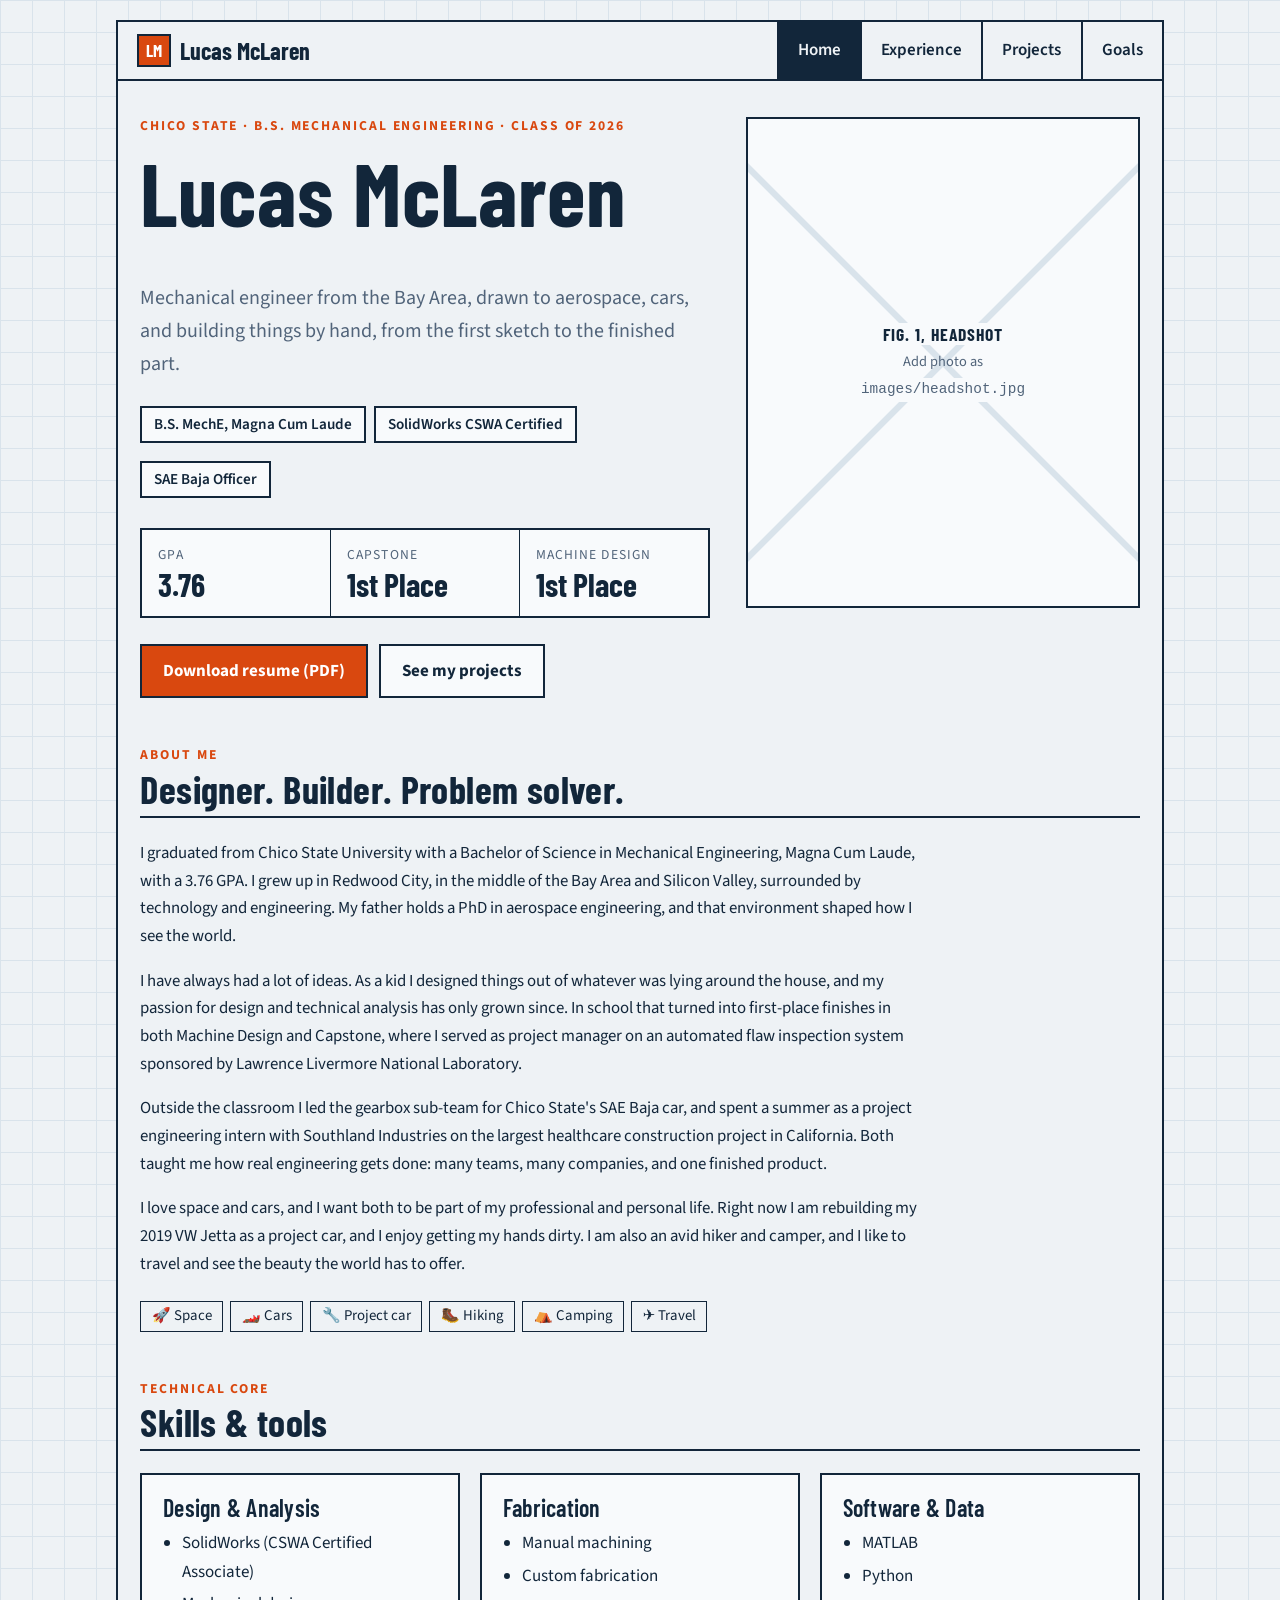
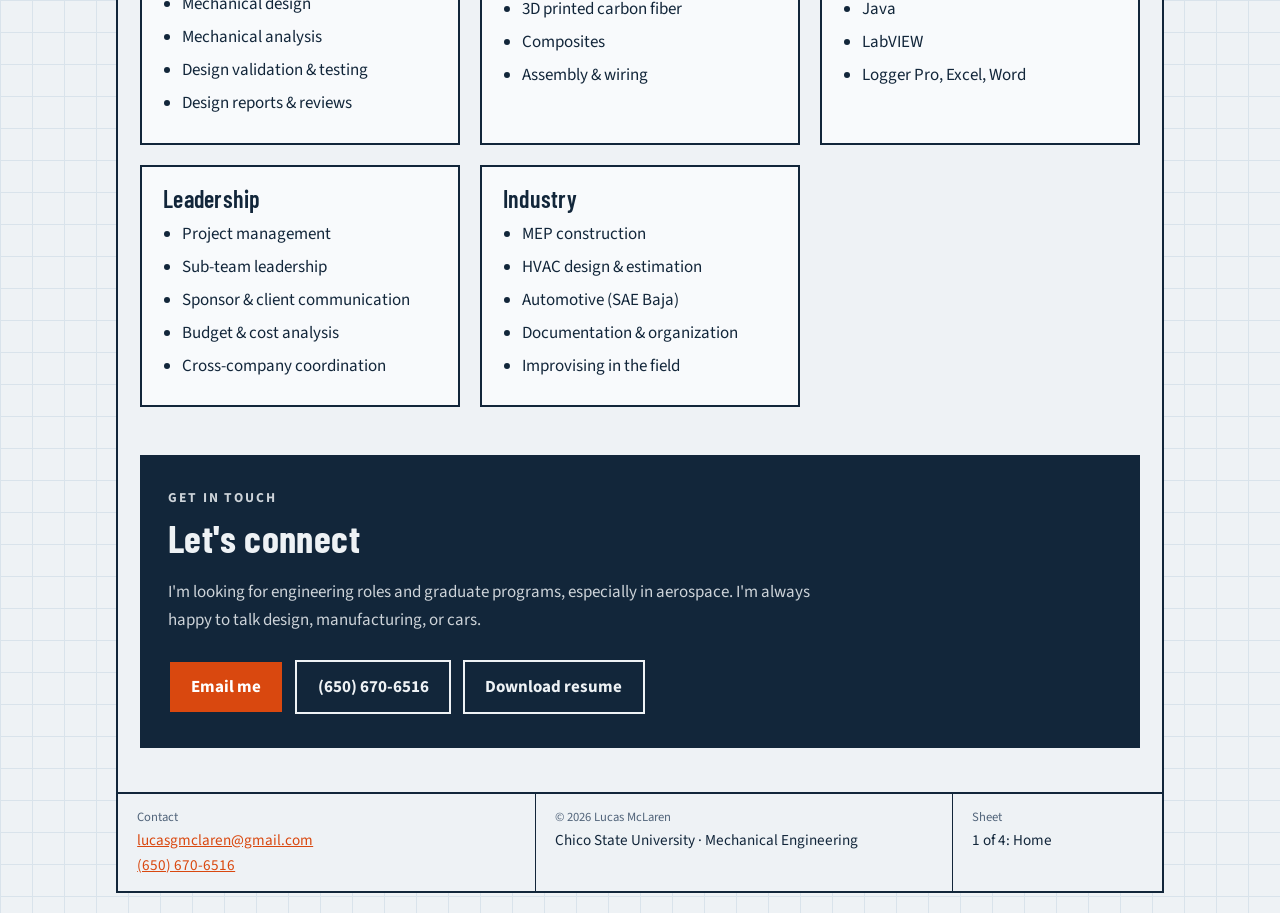
==== index.html @ 58c28bf0 "Build portfolio site for GitHub Pages Unpack site to repo root, restructure pages to follow a hero/a" ====
<!DOCTYPE html>
<html lang="en">
<head>
<meta charset="utf-8">
<meta name="viewport" content="width=device-width, initial-scale=1">
<title>Lucas McLaren | Mechanical Engineer</title>
<meta name="description" content="Portfolio of Lucas McLaren, mechanical engineering graduate (B.S., Chico State, Magna Cum Laude) interested in aerospace and automotive design.">
<link rel="preconnect" href="https://fonts.googleapis.com"><link rel="preconnect" href="https://fonts.gstatic.com" crossorigin>
<link href="https://fonts.googleapis.com/css2?family=Barlow+Condensed:wght@600;700&family=Source+Sans+3:wght@400;600;700&display=swap" rel="stylesheet">
<link rel="stylesheet" href="style.css">
</head>
<body><div class="sheet"><div class="frame">
<header class="top">
  <a class="brand" href="index.html"><span class="mark" aria-hidden="true">LM</span>Lucas McLaren</a>
  <nav aria-label="Main"><a href="index.html" aria-current="page">Home</a><a href="experience.html">Experience</a><a href="projects.html">Projects</a><a href="goals.html">Goals</a></nav>
</header>
<main>

<div class="hero">
  <div>
    <p class="eyebrow">Chico State · B.S. Mechanical Engineering · Class of 2026</p>
    <h1>Lucas McLaren</h1>
    <p class="lead">Mechanical engineer from the Bay Area, drawn to aerospace, cars, and building things by hand, from the first sketch to the finished part.</p>
    <ul class="badges">
      <li>B.S. MechE, Magna Cum Laude</li>
      <li>SolidWorks CSWA Certified</li>
      <li>SAE Baja Officer</li>
    </ul>
    <div class="stats">
      <div class="stat"><small>GPA</small><strong>3.76</strong></div>
      <div class="stat"><small>Capstone</small><strong>1st Place</strong></div>
      <div class="stat"><small>Machine Design</small><strong>1st Place</strong></div>
    </div>
    <div class="actions">
      <a class="btn" href="assets/Lucas_McLaren_Resume_2026.pdf" download>Download resume (PDF)</a>
      <a class="btn ghost" href="projects.html">See my projects</a>
    </div>
  </div>
  <figure class="fig portrait">
    <img src="images/headshot.jpg" alt="Lucas McLaren" onerror="this.closest('figure').classList.add('missing')">
    <figcaption class="empty"><b>FIG. 1, HEADSHOT</b>Add photo as <code>images/headshot.jpg</code></figcaption>
  </figure>
</div>

<section>
  <div class="section-head"><p class="eyebrow">About me</p><h2>Designer. Builder. Problem solver.</h2></div>
  <div class="prose">
    <p>I graduated from Chico State University with a Bachelor of Science in Mechanical Engineering, Magna Cum Laude, with a 3.76 GPA. I grew up in Redwood City, in the middle of the Bay Area and Silicon Valley, surrounded by technology and engineering. My father holds a PhD in aerospace engineering, and that environment shaped how I see the world.</p>
    <p>I have always had a lot of ideas. As a kid I designed things out of whatever was lying around the house, and my passion for design and technical analysis has only grown since. In school that turned into first-place finishes in both Machine Design and Capstone, where I served as project manager on an automated flaw inspection system sponsored by Lawrence Livermore National Laboratory.</p>
    <p>Outside the classroom I led the gearbox sub-team for Chico State's SAE Baja car, and spent a summer as a project engineering intern with Southland Industries on the largest healthcare construction project in California. Both taught me how real engineering gets done: many teams, many companies, and one finished product.</p>
    <p>I love space and cars, and I want both to be part of my professional and personal life. Right now I am rebuilding my 2019 VW Jetta as a project car, and I enjoy getting my hands dirty. I am also an avid hiker and camper, and I like to travel and see the beauty the world has to offer.</p>
  </div>
  <ul class="chips interests" aria-label="Interests">
    <li>🚀 Space</li><li>🏎️ Cars</li><li>🔧 Project car</li><li>🥾 Hiking</li><li>⛺ Camping</li><li>✈️ Travel</li>
  </ul>
</section>

<section>
  <div class="section-head"><p class="eyebrow">Technical core</p><h2>Skills &amp; tools</h2></div>
  <div class="cols">
    <div class="card"><h3>Design &amp; Analysis</h3><ul>
      <li>SolidWorks (CSWA Certified Associate)</li><li>Mechanical design</li><li>Mechanical analysis</li><li>Design validation &amp; testing</li><li>Design reports &amp; reviews</li></ul></div>
    <div class="card"><h3>Fabrication</h3><ul>
      <li>Manual machining</li><li>Custom fabrication</li><li>3D printed carbon fiber</li><li>Composites</li><li>Assembly &amp; wiring</li></ul></div>
    <div class="card"><h3>Software &amp; Data</h3><ul>
      <li>MATLAB</li><li>Python</li><li>Java</li><li>LabVIEW</li><li>Logger Pro, Excel, Word</li></ul></div>
    <div class="card"><h3>Leadership</h3><ul>
      <li>Project management</li><li>Sub-team leadership</li><li>Sponsor &amp; client communication</li><li>Budget &amp; cost analysis</li><li>Cross-company coordination</li></ul></div>
    <div class="card"><h3>Industry</h3><ul>
      <li>MEP construction</li><li>HVAC design &amp; estimation</li><li>Automotive (SAE Baja)</li><li>Documentation &amp; organization</li><li>Improvising in the field</li></ul></div>
  </div>
</section>

<section class="connect">
  <p class="eyebrow">Get in touch</p>
  <h2>Let's connect</h2>
  <p>I'm looking for engineering roles and graduate programs, especially in aerospace. I'm always happy to talk design, manufacturing, or cars.</p>
  <div class="actions">
    <a class="btn" href="mailto:lucasgmclaren@gmail.com">Email me</a>
    <a class="btn ghost" href="tel:+16506706516">(650) 670-6516</a>
    <a class="btn ghost" href="assets/Lucas_McLaren_Resume_2026.pdf" download>Download resume</a>
    <!-- Add LinkedIn: <a class="btn ghost" href="https://www.linkedin.com/in/YOUR-PROFILE/">LinkedIn</a> -->
  </div>
</section>

</main>
<footer class="block">
  <div><small>Contact</small><a href="mailto:lucasgmclaren@gmail.com">lucasgmclaren@gmail.com</a><br><a href="tel:+16506706516">(650) 670-6516</a></div>
  <div><small>© 2026 Lucas McLaren</small>Chico State University · Mechanical Engineering</div>
  <div><small>Sheet</small>1 of 4: Home</div>
</footer>
</div></div></body>
</html>
---- style.css ----
/* Lucas McLaren portfolio: drafting-sheet theme */
:root{
  --paper:#eef2f5; --grid:#d9e3eb; --ink:#12263a; --muted:#51647a;
  --accent:#d9480f; --accent-ink:#ffffff; --line:#12263a; --panel:#f8fafc; --soft:#e3eaf0;
}
@media (prefers-color-scheme: dark){
  :root{--paper:#0f1c2b; --grid:#172a3d; --ink:#e6edf4; --muted:#9db0c4;
    --accent:#ff8a4c; --accent-ink:#10202f; --line:#6f8aa6; --panel:#14263a; --soft:#1a3149;}
}
*{box-sizing:border-box}
html{scroll-behavior:smooth}
body{
  margin:0; color:var(--ink); background-color:var(--paper);
  background-image:linear-gradient(var(--grid) 1px,transparent 1px),linear-gradient(90deg,var(--grid) 1px,transparent 1px);
  background-size:32px 32px;
  font:17px/1.65 "Source Sans 3","Segoe UI",system-ui,sans-serif;
}
img{max-width:100%;display:block}
h1,h2,h3{font-family:"Barlow Condensed","Arial Narrow",Impact,sans-serif;line-height:1.05;margin:0 0 .5em;letter-spacing:.01em}
h1{font-size:clamp(3rem,9vw,5.5rem);font-weight:700}
h2{font-size:clamp(1.8rem,4vw,2.4rem);font-weight:700}
h3{font-size:1.5rem;font-weight:600}
p{margin:0 0 1em}
a{color:var(--accent)}
a:focus-visible,button:focus-visible{outline:3px solid var(--accent);outline-offset:3px}

/* Sheet frame */
.sheet{max-width:1080px;margin:1.25rem auto;padding:0 1rem}
.frame{background:var(--paper);border:2px solid var(--line)}
header.top{display:flex;flex-wrap:wrap;justify-content:space-between;align-items:stretch;border-bottom:2px solid var(--line)}
header.top .brand{display:flex;align-items:center;gap:.6rem;font:700 1.5rem "Barlow Condensed",Impact,sans-serif;padding:.6rem 1.2rem;text-decoration:none;color:var(--ink)}
.mark{display:inline-grid;place-items:center;width:2.1rem;height:2.1rem;border:2px solid var(--line);background:var(--accent);color:var(--accent-ink);font-size:1.05rem;letter-spacing:.02em}
nav{display:flex;flex-wrap:wrap}
nav a{display:flex;align-items:center;padding:.9rem 1.2rem;text-decoration:none;color:var(--ink);border-left:2px solid var(--line);font-weight:600}
nav a:hover{background:var(--soft)}
nav a[aria-current="page"]{background:var(--ink);color:var(--paper)}
main{padding:2.25rem 1.4rem 2.75rem}

/* Labels */
.eyebrow{font:700 .85rem/1.3 "Source Sans 3",system-ui,sans-serif;letter-spacing:.14em;text-transform:uppercase;color:var(--accent);margin:0 0 .7rem}
.lead{font-size:1.25rem;max-width:36em;color:var(--muted)}

/* Hero */
.hero{display:grid;gap:2.25rem;grid-template-columns:1.45fr 1fr;align-items:start}
.badges{display:flex;flex-wrap:wrap;gap:.5rem;padding:0;margin:1.2rem 0 0;list-style:none}
.badges li{border:2px solid var(--line);background:var(--panel);padding:.25rem .75rem;font-weight:600;font-size:.95rem}
.stats{display:grid;grid-template-columns:repeat(3,1fr);margin-top:1.6rem;border:2px solid var(--line);background:var(--panel)}
.stat{padding:.9rem 1rem;border-right:1px solid var(--line)}
.stat:last-child{border-right:0}
.stat small{display:block;color:var(--muted);font-size:.85rem;text-transform:uppercase;letter-spacing:.08em}
.stat strong{display:block;font:700 2rem/1.1 "Barlow Condensed",Impact,sans-serif}
.actions{display:flex;flex-wrap:wrap;gap:.7rem;margin-top:1.6rem}
.btn{display:inline-block;padding:.7rem 1.3rem;background:var(--accent);color:var(--accent-ink);font-weight:700;text-decoration:none;border:2px solid var(--line)}
.btn:hover{background:var(--ink);color:var(--paper)}
.btn.ghost{background:var(--panel);color:var(--ink)}
.btn.ghost:hover{background:var(--ink);color:var(--paper)}

/* Figures: photo if present, labeled drafting frame if not */
figure.fig{margin:0;border:2px solid var(--line);background:var(--panel);position:relative;overflow:hidden}
figure.fig img{width:100%;height:100%;object-fit:cover}
figure.fig.portrait{aspect-ratio:4/5}
figure.fig.wide{aspect-ratio:16/10}
figure.fig .empty{display:none}
figure.fig.missing img{display:none}
figure.fig.missing .empty{position:absolute;inset:0;display:flex;flex-direction:column;align-items:center;justify-content:center;gap:.3rem;text-align:center;color:var(--muted);font-size:.9rem;padding:1rem;
  background-image:linear-gradient(45deg,transparent 49.4%,var(--grid) 49.6%,var(--grid) 50.4%,transparent 50.6%),linear-gradient(-45deg,transparent 49.4%,var(--grid) 49.6%,var(--grid) 50.4%,transparent 50.6%)}
figure.fig.missing .empty b{font:700 1.1rem "Barlow Condensed",Impact,sans-serif;color:var(--ink);letter-spacing:.06em;background:var(--panel);padding:0 .4rem}
figure.fig.missing .empty code{background:var(--panel);padding:0 .4rem}
.fig-row{display:grid;grid-template-columns:1fr 1fr;gap:1rem}

/* Sections */
section{margin-top:3rem}
.section-head{border-bottom:2px solid var(--line);padding-bottom:.4rem;margin-bottom:1.4rem}
.section-head h2{margin:0}
.section-head .eyebrow{margin-bottom:.3rem}
.prose{max-width:46em}
.prose p{font-size:1.05rem}
.cols{display:grid;gap:1.25rem;grid-template-columns:repeat(auto-fit,minmax(260px,1fr))}
.card{border:2px solid var(--line);background:var(--panel);padding:1.2rem 1.3rem}
.card h3{margin-bottom:.6rem}
ul{padding-left:1.2rem;margin:.4rem 0}
li{margin:.3rem 0}
.chips{display:flex;flex-wrap:wrap;gap:.45rem;padding:0;margin:.8rem 0 0;list-style:none}
.chips li{border:1.5px solid var(--line);padding:.15rem .65rem;background:var(--paper);margin:0;font-size:.93rem}
.interests{margin-top:1.4rem}

/* Project / role entries */
.entry{border:2px solid var(--line);background:var(--panel);margin-top:1.75rem}
.entry-head{display:flex;flex-wrap:wrap;justify-content:space-between;align-items:baseline;gap:.5rem 1rem;padding:.7rem 1.3rem;border-bottom:2px solid var(--line);background:var(--soft)}
.entry-head .eyebrow{margin:0}
.entry-head .no{font:700 .95rem "Barlow Condensed",Impact,sans-serif;color:var(--muted);letter-spacing:.1em}
.entry-body{display:grid;grid-template-columns:1.3fr 1fr;gap:1.6rem;padding:1.4rem 1.3rem}
.entry-body.solo{grid-template-columns:1fr}
.entry h3{font-size:clamp(1.7rem,3.5vw,2.2rem);margin-bottom:.35rem}
.award{display:inline-block;background:var(--accent);color:var(--accent-ink);font-weight:700;font-size:.85rem;letter-spacing:.06em;text-transform:uppercase;padding:.15rem .6rem;border:2px solid var(--line);margin-bottom:.8rem}
.subhead{font:700 .85rem "Source Sans 3",system-ui,sans-serif;letter-spacing:.12em;text-transform:uppercase;color:var(--muted);margin:1.1rem 0 .2rem}

/* Key-value block (title block) */
.titleblock{border:2px solid var(--line);background:var(--panel);font-size:.95rem;margin:0}
.titleblock div{display:grid;grid-template-columns:7rem 1fr;border-bottom:1px solid var(--line)}
.titleblock div:last-child{border-bottom:0}
.titleblock dt,.titleblock dd{margin:0;padding:.5rem .7rem}
.titleblock dt{color:var(--muted);border-right:1px solid var(--line)}

/* Contact band */
.connect{border:2px solid var(--line);background:var(--ink);color:var(--paper);padding:2rem 1.6rem}
.connect h2{color:var(--paper)}
.connect p{color:var(--paper);opacity:.85;max-width:40em}
.connect .btn.ghost{background:transparent;color:var(--paper);border-color:var(--paper)}
.connect .btn.ghost:hover{background:var(--paper);color:var(--ink)}

footer.block{display:grid;grid-template-columns:2fr 2fr 1fr;border-top:2px solid var(--line);font-size:.95rem}
footer.block div{padding:.8rem 1.2rem;border-right:1px solid var(--line)}
footer.block div:last-child{border-right:0}
footer.block small{display:block;color:var(--muted)}

@media (max-width:820px){
  .hero,.entry-body{grid-template-columns:1fr}
  .hero figure{max-width:340px}
}
@media (max-width:760px){
  main{padding:1.6rem 1rem 2rem}
  header.top .brand{width:100%}
  nav{width:100%}
  nav a{border-left:0;border-top:2px solid var(--line);flex:1;justify-content:center;padding:.75rem .5rem}
  nav a+a{border-left:2px solid var(--line)}
  .stats{grid-template-columns:1fr}
  .stat{border-right:0;border-bottom:1px solid var(--line)}
  .stat:last-child{border-bottom:0}
  .fig-row{grid-template-columns:1fr}
  footer.block{grid-template-columns:1fr}
  footer.block div{border-right:0;border-bottom:1px solid var(--line)}
}
@media (prefers-reduced-motion:reduce){html{scroll-behavior:auto}}
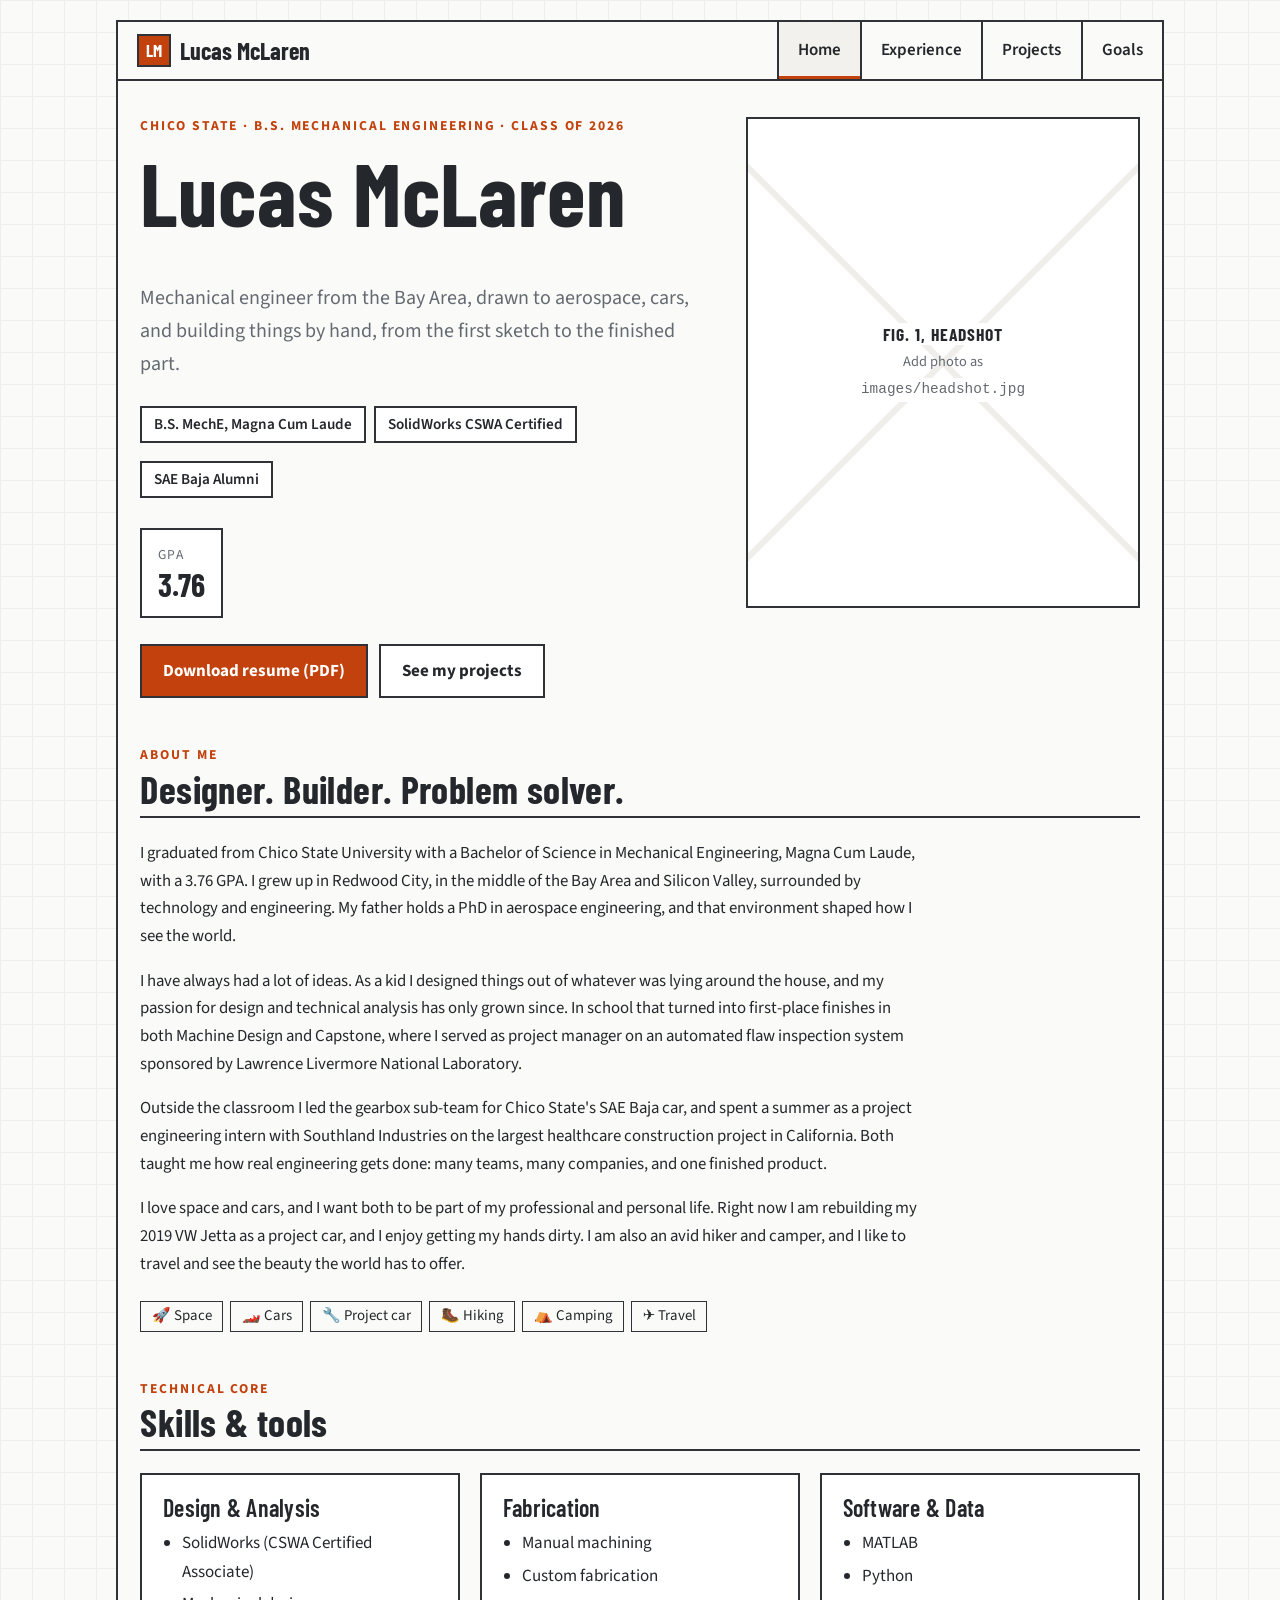
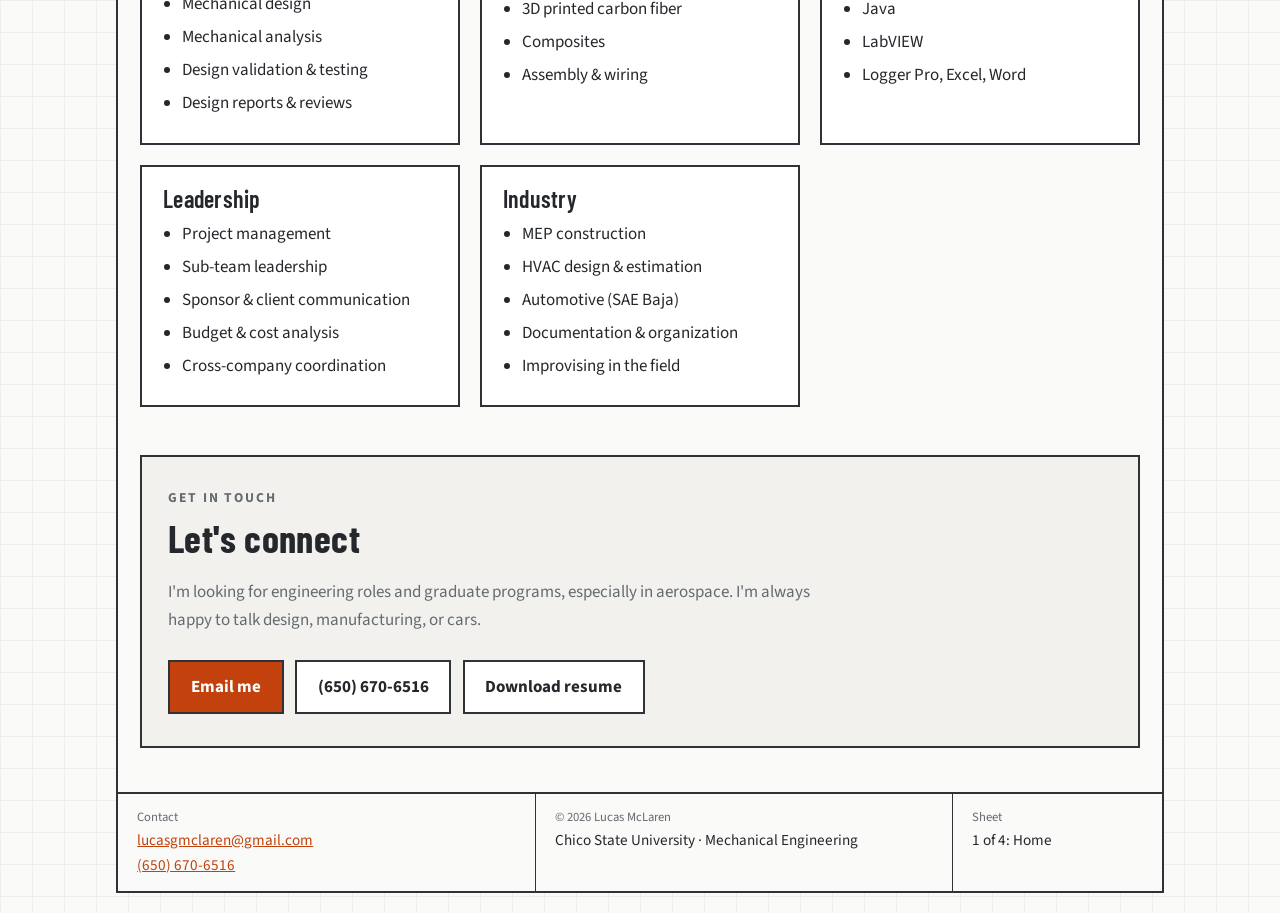
==== commit 58e6c7f3: "Lighter neutral palette, GPA-only stat, SAE Baja Alumni badge Co-Authored-By: Claude Opus 5.5 <norep" ====
--- a/index.html
+++ b/index.html
@@ -24,12 +24,10 @@
     <ul class="badges">
       <li>B.S. MechE, Magna Cum Laude</li>
       <li>SolidWorks CSWA Certified</li>
-      <li>SAE Baja Officer</li>
+      <li>SAE Baja Alumni</li>
     </ul>
     <div class="stats">
       <div class="stat"><small>GPA</small><strong>3.76</strong></div>
-      <div class="stat"><small>Capstone</small><strong>1st Place</strong></div>
-      <div class="stat"><small>Machine Design</small><strong>1st Place</strong></div>
     </div>
     <div class="actions">
       <a class="btn" href="assets/Lucas_McLaren_Resume_2026.pdf" download>Download resume (PDF)</a>
--- a/style.css
+++ b/style.css
@@ -1,11 +1,8 @@
 /* Lucas McLaren portfolio: drafting-sheet theme */
 :root{
-  --paper:#eef2f5; --grid:#d9e3eb; --ink:#12263a; --muted:#51647a;
-  --accent:#d9480f; --accent-ink:#ffffff; --line:#12263a; --panel:#f8fafc; --soft:#e3eaf0;
-}
-@media (prefers-color-scheme: dark){
-  :root{--paper:#0f1c2b; --grid:#172a3d; --ink:#e6edf4; --muted:#9db0c4;
-    --accent:#ff8a4c; --accent-ink:#10202f; --line:#6f8aa6; --panel:#14263a; --soft:#1a3149;}
+  color-scheme:light;
+  --paper:#fafaf8; --grid:#efeeea; --ink:#24272b; --muted:#646a71;
+  --accent:#c2410c; --accent-ink:#ffffff; --line:#2f3337; --panel:#ffffff; --soft:#f2f1ed;
 }
 *{box-sizing:border-box}
 html{scroll-behavior:smooth}
@@ -33,7 +30,7 @@
 nav{display:flex;flex-wrap:wrap}
 nav a{display:flex;align-items:center;padding:.9rem 1.2rem;text-decoration:none;color:var(--ink);border-left:2px solid var(--line);font-weight:600}
 nav a:hover{background:var(--soft)}
-nav a[aria-current="page"]{background:var(--ink);color:var(--paper)}
+nav a[aria-current="page"]{background:var(--soft);color:var(--ink);box-shadow:inset 0 -3px 0 var(--accent)}
 main{padding:2.25rem 1.4rem 2.75rem}
 
 /* Labels */
@@ -44,7 +41,7 @@
 .hero{display:grid;gap:2.25rem;grid-template-columns:1.45fr 1fr;align-items:start}
 .badges{display:flex;flex-wrap:wrap;gap:.5rem;padding:0;margin:1.2rem 0 0;list-style:none}
 .badges li{border:2px solid var(--line);background:var(--panel);padding:.25rem .75rem;font-weight:600;font-size:.95rem}
-.stats{display:grid;grid-template-columns:repeat(3,1fr);margin-top:1.6rem;border:2px solid var(--line);background:var(--panel)}
+.stats{display:inline-grid;grid-auto-flow:column;margin-top:1.6rem;border:2px solid var(--line);background:var(--panel)}
 .stat{padding:.9rem 1rem;border-right:1px solid var(--line)}
 .stat:last-child{border-right:0}
 .stat small{display:block;color:var(--muted);font-size:.85rem;text-transform:uppercase;letter-spacing:.08em}
@@ -103,11 +100,8 @@
 .titleblock dt{color:var(--muted);border-right:1px solid var(--line)}
 
 /* Contact band */
-.connect{border:2px solid var(--line);background:var(--ink);color:var(--paper);padding:2rem 1.6rem}
-.connect h2{color:var(--paper)}
-.connect p{color:var(--paper);opacity:.85;max-width:40em}
-.connect .btn.ghost{background:transparent;color:var(--paper);border-color:var(--paper)}
-.connect .btn.ghost:hover{background:var(--paper);color:var(--ink)}
+.connect{border:2px solid var(--line);background:var(--soft);padding:2rem 1.6rem}
+.connect p{color:var(--muted);max-width:40em}
 
 footer.block{display:grid;grid-template-columns:2fr 2fr 1fr;border-top:2px solid var(--line);font-size:.95rem}
 footer.block div{padding:.8rem 1.2rem;border-right:1px solid var(--line)}
@@ -124,7 +118,6 @@
   nav{width:100%}
   nav a{border-left:0;border-top:2px solid var(--line);flex:1;justify-content:center;padding:.75rem .5rem}
   nav a+a{border-left:2px solid var(--line)}
-  .stats{grid-template-columns:1fr}
   .stat{border-right:0;border-bottom:1px solid var(--line)}
   .stat:last-child{border-bottom:0}
   .fig-row{grid-template-columns:1fr}
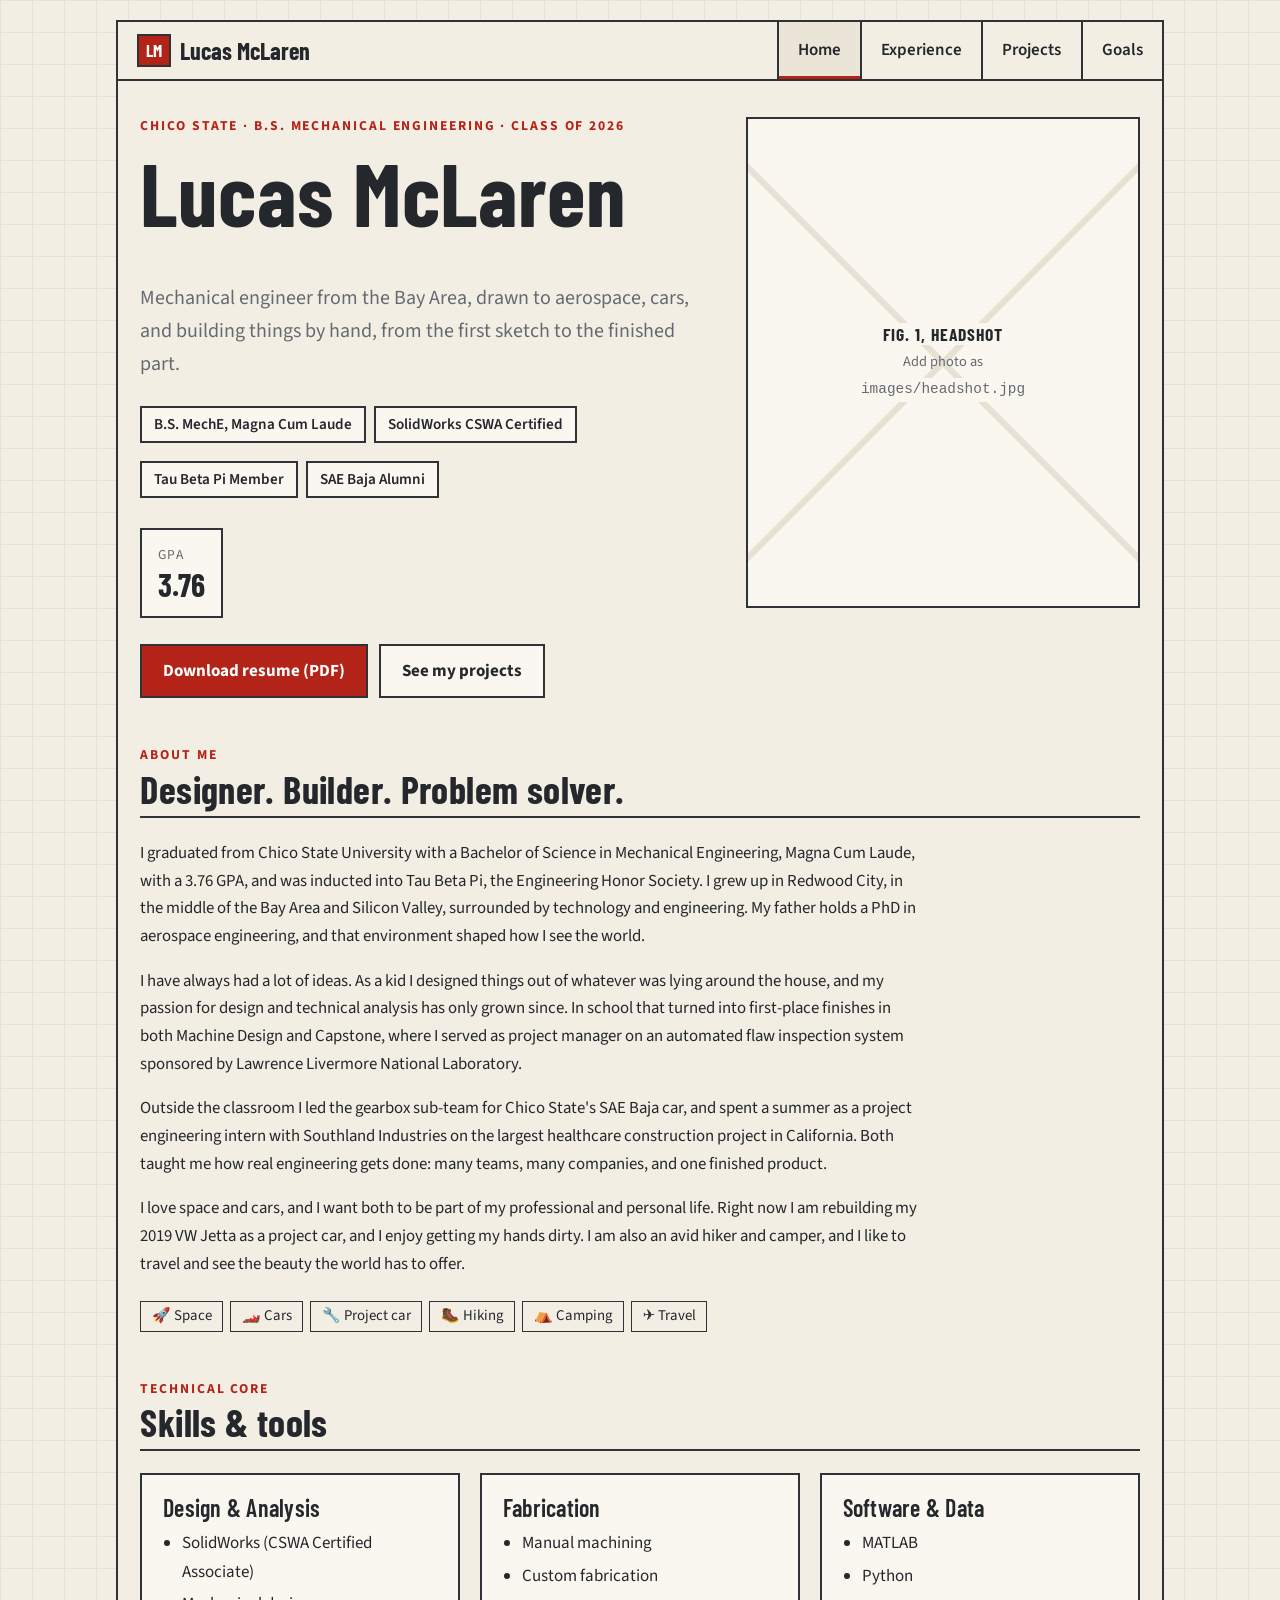
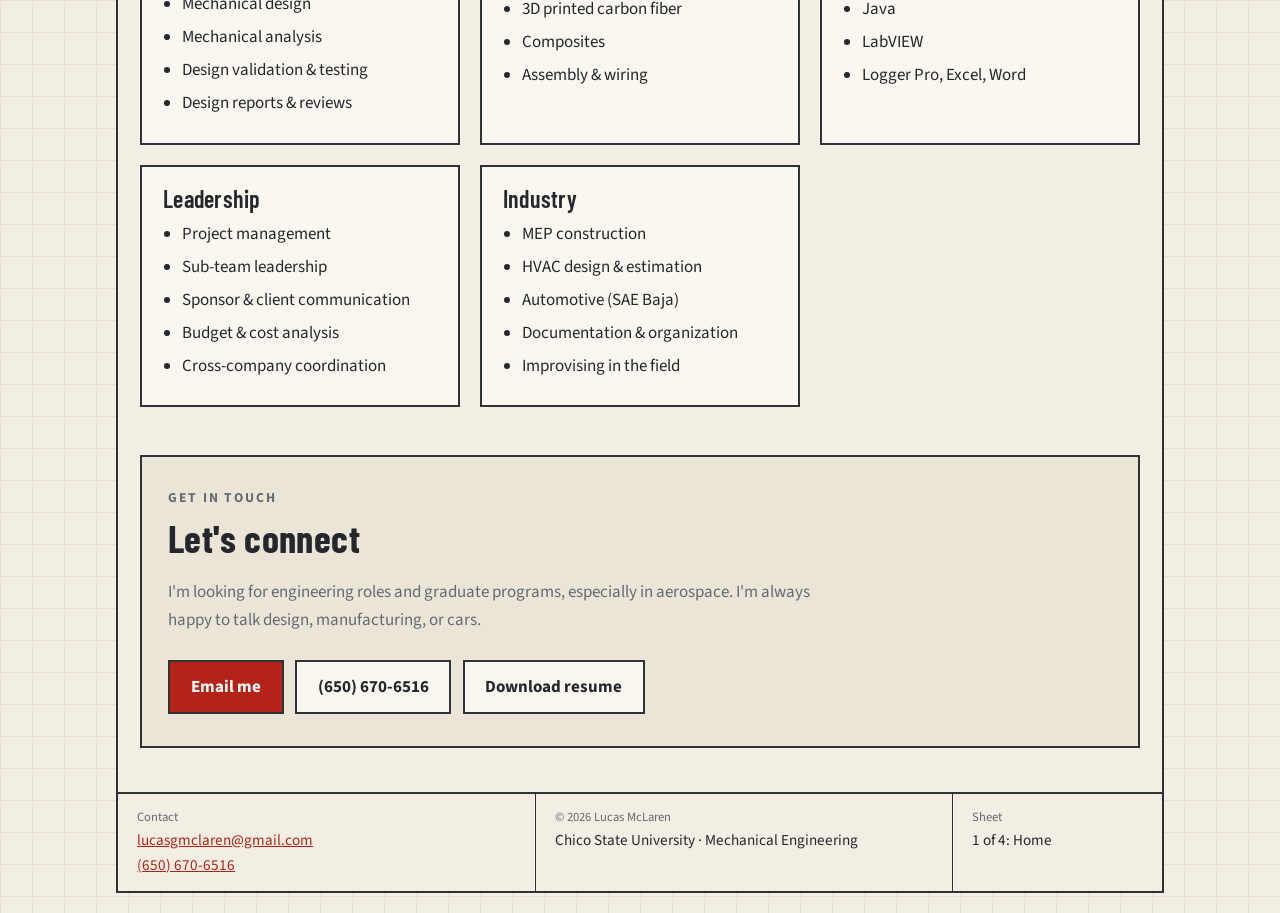
==== commit 1c1adeb6: "Add Tau Beta Pi Engineering Honor Society membership Co-Authored-By: Claude Opus 5.5 <noreply@anthro" ====
--- a/index.html
+++ b/index.html
@@ -24,6 +24,7 @@
     <ul class="badges">
       <li>B.S. MechE, Magna Cum Laude</li>
       <li>SolidWorks CSWA Certified</li>
+      <li>Tau Beta Pi Member</li>
       <li>SAE Baja Alumni</li>
     </ul>
     <div class="stats">
@@ -43,7 +44,7 @@
 <section>
   <div class="section-head"><p class="eyebrow">About me</p><h2>Designer. Builder. Problem solver.</h2></div>
   <div class="prose">
-    <p>I graduated from Chico State University with a Bachelor of Science in Mechanical Engineering, Magna Cum Laude, with a 3.76 GPA. I grew up in Redwood City, in the middle of the Bay Area and Silicon Valley, surrounded by technology and engineering. My father holds a PhD in aerospace engineering, and that environment shaped how I see the world.</p>
+    <p>I graduated from Chico State University with a Bachelor of Science in Mechanical Engineering, Magna Cum Laude, with a 3.76 GPA, and was inducted into Tau Beta Pi, the Engineering Honor Society. I grew up in Redwood City, in the middle of the Bay Area and Silicon Valley, surrounded by technology and engineering. My father holds a PhD in aerospace engineering, and that environment shaped how I see the world.</p>
     <p>I have always had a lot of ideas. As a kid I designed things out of whatever was lying around the house, and my passion for design and technical analysis has only grown since. In school that turned into first-place finishes in both Machine Design and Capstone, where I served as project manager on an automated flaw inspection system sponsored by Lawrence Livermore National Laboratory.</p>
     <p>Outside the classroom I led the gearbox sub-team for Chico State's SAE Baja car, and spent a summer as a project engineering intern with Southland Industries on the largest healthcare construction project in California. Both taught me how real engineering gets done: many teams, many companies, and one finished product.</p>
     <p>I love space and cars, and I want both to be part of my professional and personal life. Right now I am rebuilding my 2019 VW Jetta as a project car, and I enjoy getting my hands dirty. I am also an avid hiker and camper, and I like to travel and see the beauty the world has to offer.</p>
--- a/style.css
+++ b/style.css
@@ -1,8 +1,8 @@
 /* Lucas McLaren portfolio: drafting-sheet theme */
 :root{
   color-scheme:light;
-  --paper:#fafaf8; --grid:#efeeea; --ink:#24272b; --muted:#646a71;
-  --accent:#c2410c; --accent-ink:#ffffff; --line:#2f3337; --panel:#ffffff; --soft:#f2f1ed;
+  --paper:#f3eee3; --grid:#e8e1d3; --ink:#24272b; --muted:#646a71;
+  --accent:#b42318; --accent-ink:#ffffff; --line:#2f3337; --panel:#faf7f0; --soft:#ebe5d8;
 }
 *{box-sizing:border-box}
 html{scroll-behavior:smooth}
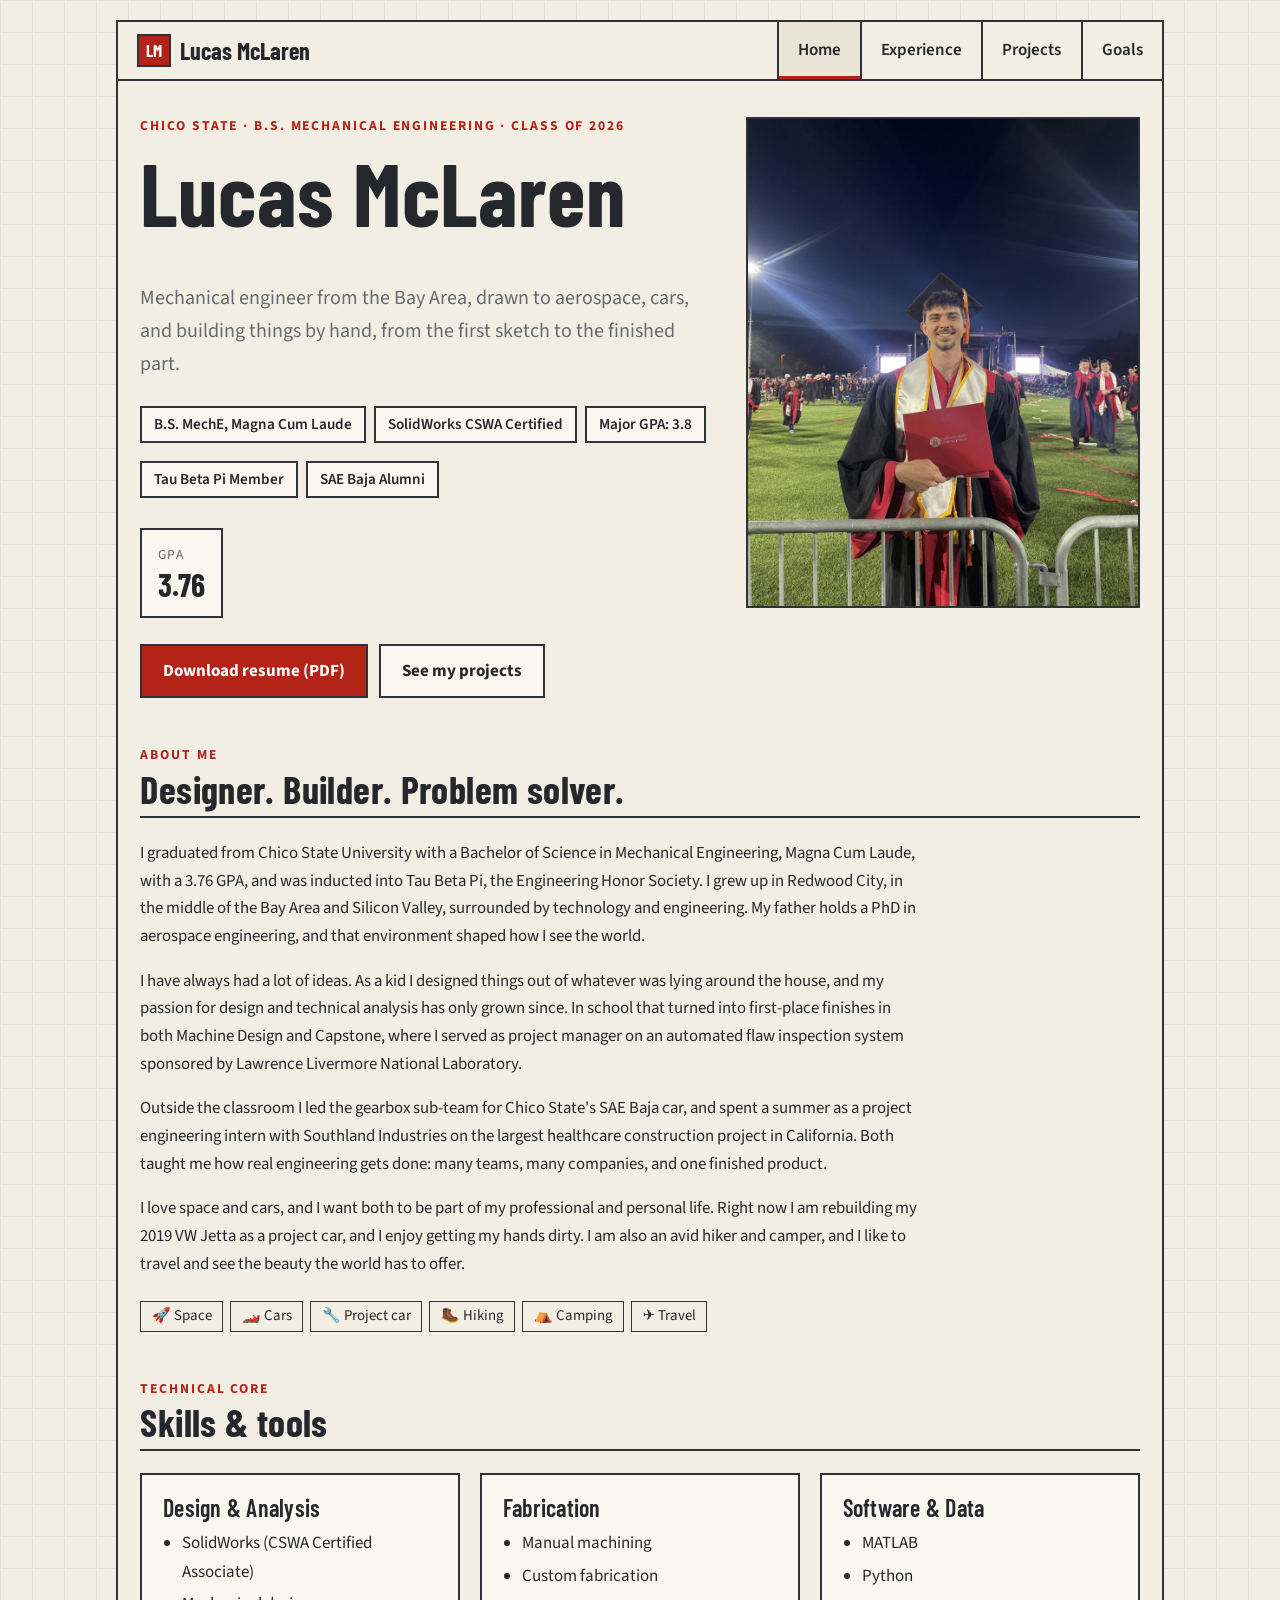
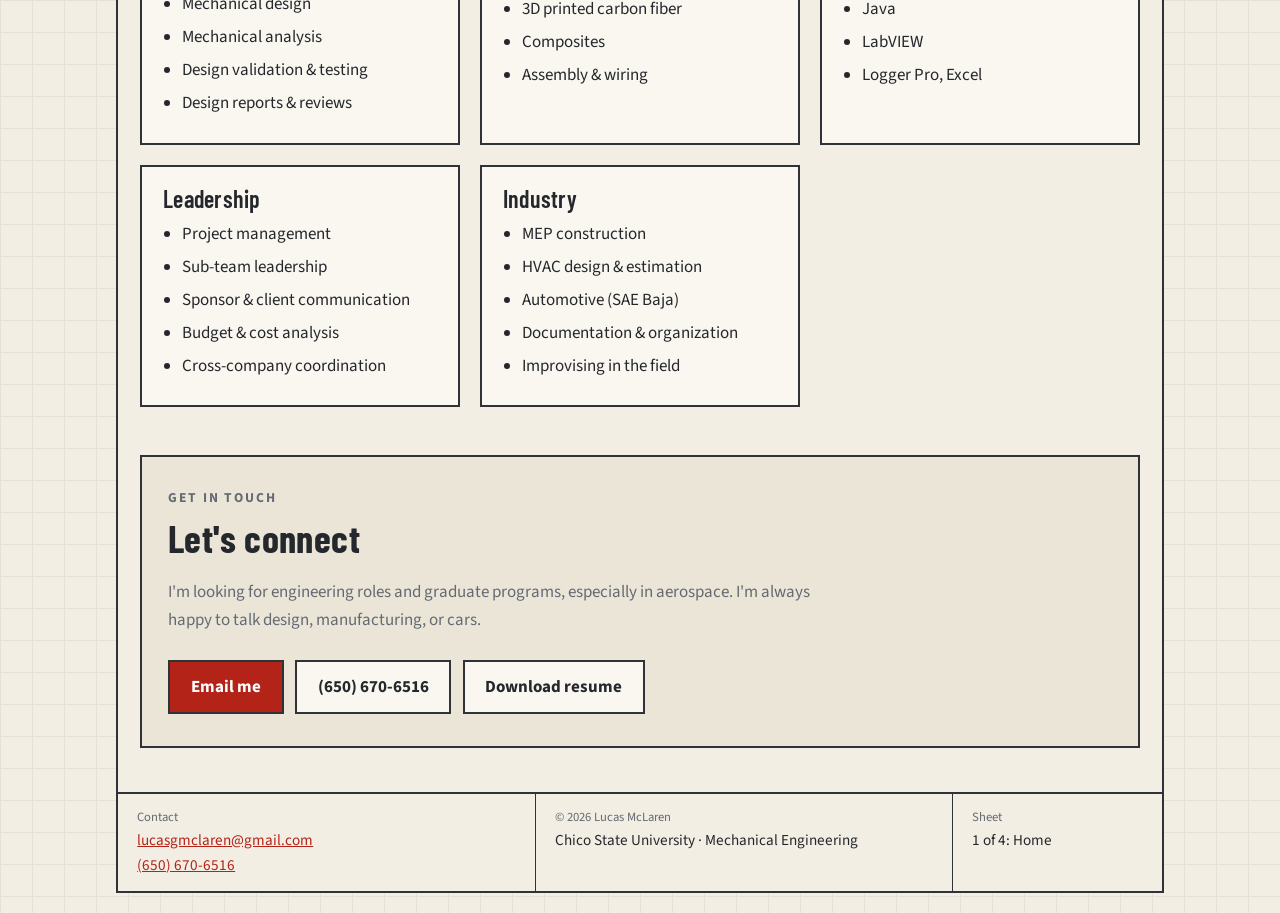
==== commit 7c99ba8a: "Add Major GPA 3.8 tags; update to October 2026 resume Swap coursework Differential Equations -> Flui" ====
--- a/index.html
+++ b/index.html
@@ -24,6 +24,7 @@
     <ul class="badges">
       <li>B.S. MechE, Magna Cum Laude</li>
       <li>SolidWorks CSWA Certified</li>
+      <li>Major GPA: 3.8</li>
       <li>Tau Beta Pi Member</li>
       <li>SAE Baja Alumni</li>
     </ul>
@@ -62,7 +63,7 @@
     <div class="card"><h3>Fabrication</h3><ul>
       <li>Manual machining</li><li>Custom fabrication</li><li>3D printed carbon fiber</li><li>Composites</li><li>Assembly &amp; wiring</li></ul></div>
     <div class="card"><h3>Software &amp; Data</h3><ul>
-      <li>MATLAB</li><li>Python</li><li>Java</li><li>LabVIEW</li><li>Logger Pro, Excel, Word</li></ul></div>
+      <li>MATLAB</li><li>Python</li><li>Java</li><li>LabVIEW</li><li>Logger Pro, Excel</li></ul></div>
     <div class="card"><h3>Leadership</h3><ul>
       <li>Project management</li><li>Sub-team leadership</li><li>Sponsor &amp; client communication</li><li>Budget &amp; cost analysis</li><li>Cross-company coordination</li></ul></div>
     <div class="card"><h3>Industry</h3><ul>
--- a/style.css
+++ b/style.css
@@ -125,3 +125,19 @@
   footer.block div{border-right:0;border-bottom:1px solid var(--line)}
 }
 @media (prefers-reduced-motion:reduce){html{scroll-behavior:auto}}
+
+/* Photo carousel */
+.carousel{border:2px solid var(--line);background:var(--panel)}
+.carousel-track{display:flex;overflow-x:auto;scroll-snap-type:x mandatory;scroll-behavior:smooth;scrollbar-width:none;aspect-ratio:9/10;background:var(--soft)}
+.carousel-track::-webkit-scrollbar{display:none}
+.carousel-track:focus-visible{outline:3px solid var(--accent);outline-offset:-3px}
+.slide{flex:0 0 100%;margin:0;scroll-snap-align:center;display:flex;align-items:center;justify-content:center}
+.slide img,.slide video{width:100%;height:100%;object-fit:contain;display:block;background:var(--soft)}
+.carousel-bar{display:flex;align-items:center;justify-content:space-between;border-top:2px solid var(--line)}
+.carousel-btn{font:700 1.3rem/1 "Source Sans 3",system-ui,sans-serif;background:var(--panel);color:var(--ink);border:0;padding:.65rem 1.3rem;cursor:pointer}
+.carousel-btn:first-child{border-right:2px solid var(--line)}
+.carousel-btn:last-child{border-left:2px solid var(--line)}
+.carousel-btn:hover{background:var(--accent);color:var(--accent-ink)}
+.carousel-btn:disabled{opacity:.35;cursor:default;background:var(--panel);color:var(--ink)}
+.carousel-count{font:700 .95rem "Barlow Condensed",Impact,sans-serif;letter-spacing:.12em;color:var(--muted)}
+@media (prefers-reduced-motion:reduce){.carousel-track{scroll-behavior:auto}}
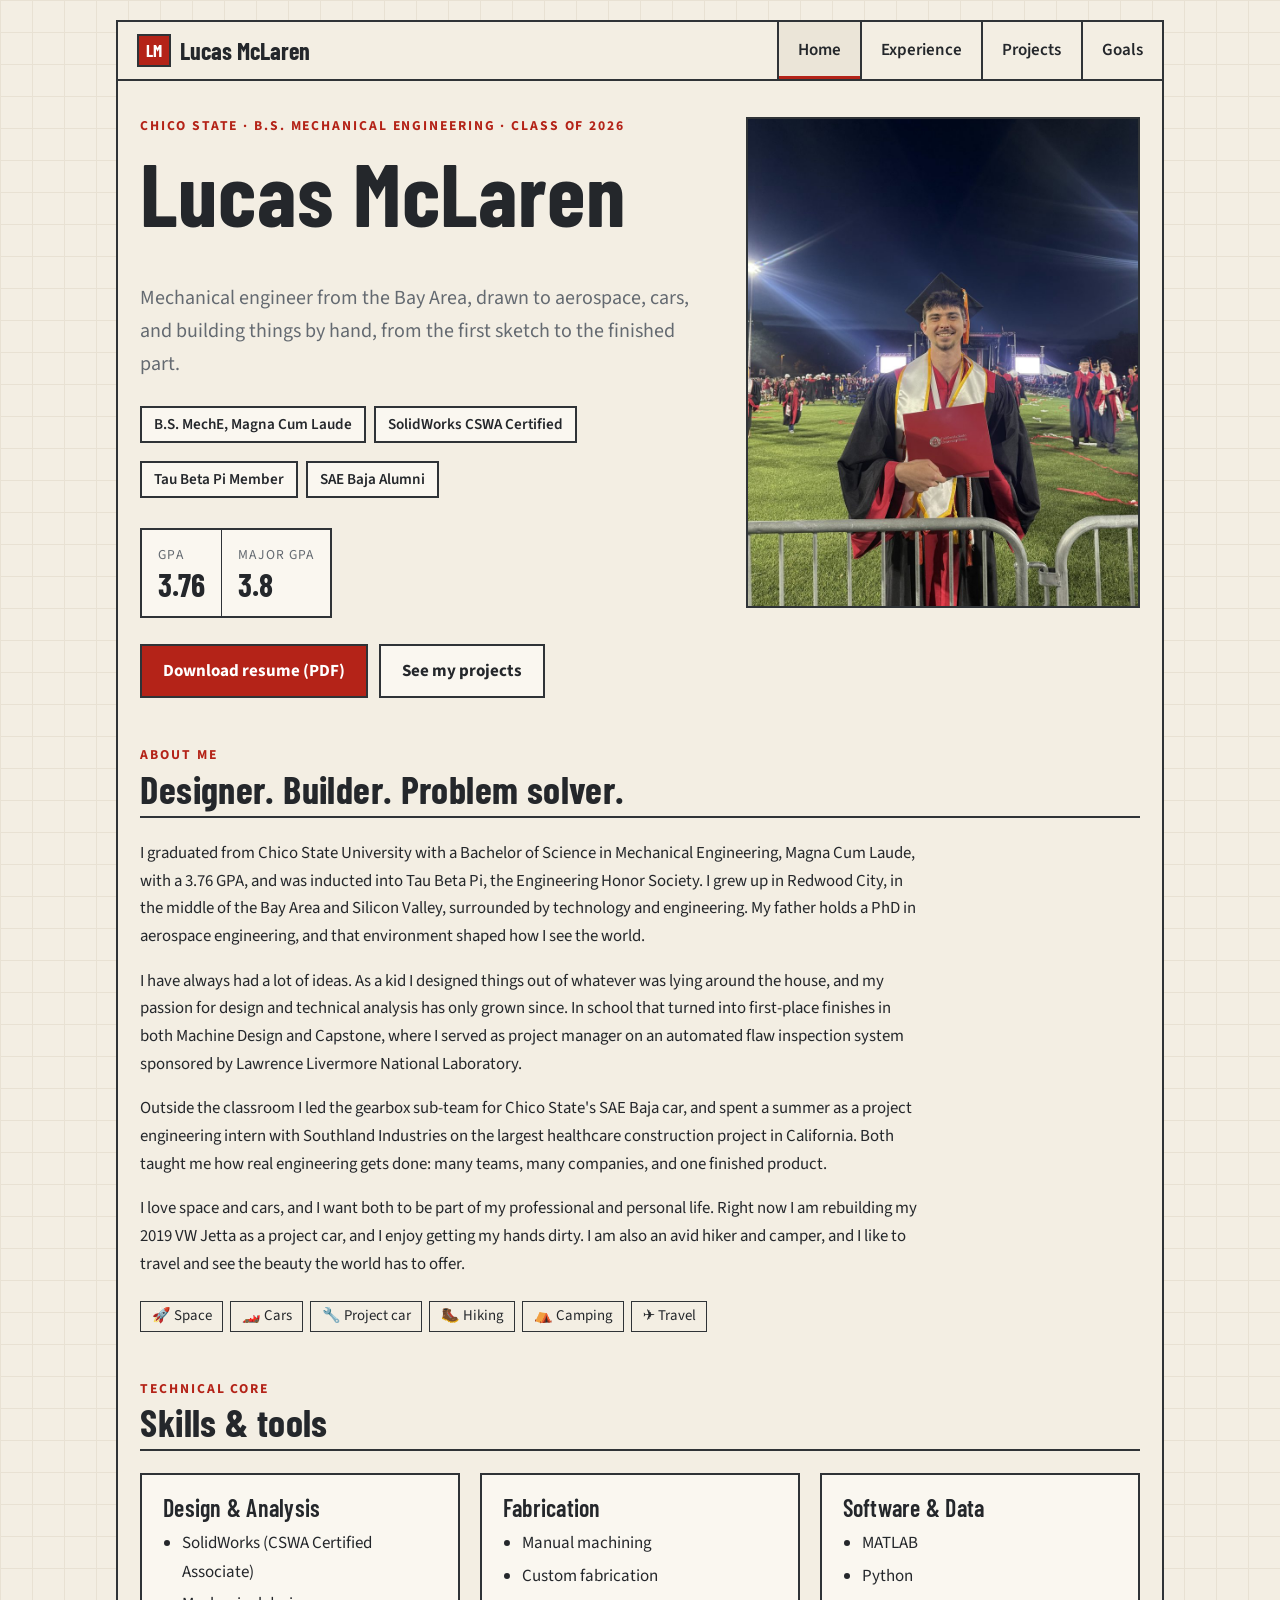
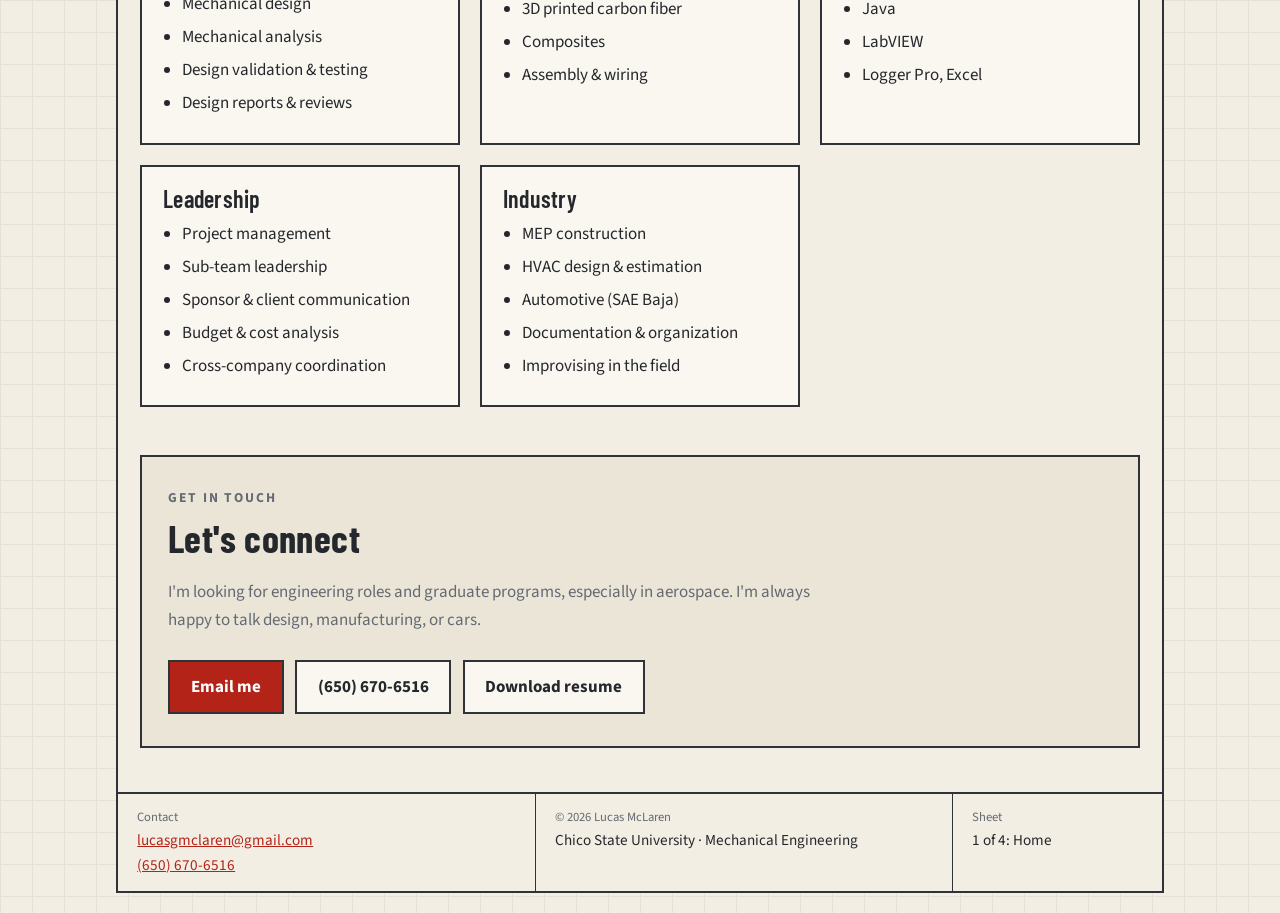
==== commit d16f8081: "Show GPA and Major GPA as matching side-by-side stat boxes Co-Authored-By: Claude Opus 5.5 <noreply@" ====
--- a/index.html
+++ b/index.html
@@ -24,12 +24,12 @@
     <ul class="badges">
       <li>B.S. MechE, Magna Cum Laude</li>
       <li>SolidWorks CSWA Certified</li>
-      <li>Major GPA: 3.8</li>
       <li>Tau Beta Pi Member</li>
       <li>SAE Baja Alumni</li>
     </ul>
     <div class="stats">
       <div class="stat"><small>GPA</small><strong>3.76</strong></div>
+      <div class="stat"><small>Major GPA</small><strong>3.8</strong></div>
     </div>
     <div class="actions">
       <a class="btn" href="assets/Lucas_McLaren_Resume_2026.pdf" download>Download resume (PDF)</a>
--- a/style.css
+++ b/style.css
@@ -44,6 +44,7 @@
 .stats{display:inline-grid;grid-auto-flow:column;margin-top:1.6rem;border:2px solid var(--line);background:var(--panel)}
 .stat{padding:.9rem 1rem;border-right:1px solid var(--line)}
 .stat:last-child{border-right:0}
+.stats.compact{margin-top:.2rem}
 .stat small{display:block;color:var(--muted);font-size:.85rem;text-transform:uppercase;letter-spacing:.08em}
 .stat strong{display:block;font:700 2rem/1.1 "Barlow Condensed",Impact,sans-serif}
 .actions{display:flex;flex-wrap:wrap;gap:.7rem;margin-top:1.6rem}
@@ -118,8 +119,6 @@
   nav{width:100%}
   nav a{border-left:0;border-top:2px solid var(--line);flex:1;justify-content:center;padding:.75rem .5rem}
   nav a+a{border-left:2px solid var(--line)}
-  .stat{border-right:0;border-bottom:1px solid var(--line)}
-  .stat:last-child{border-bottom:0}
   .fig-row{grid-template-columns:1fr}
   footer.block{grid-template-columns:1fr}
   footer.block div{border-right:0;border-bottom:1px solid var(--line)}
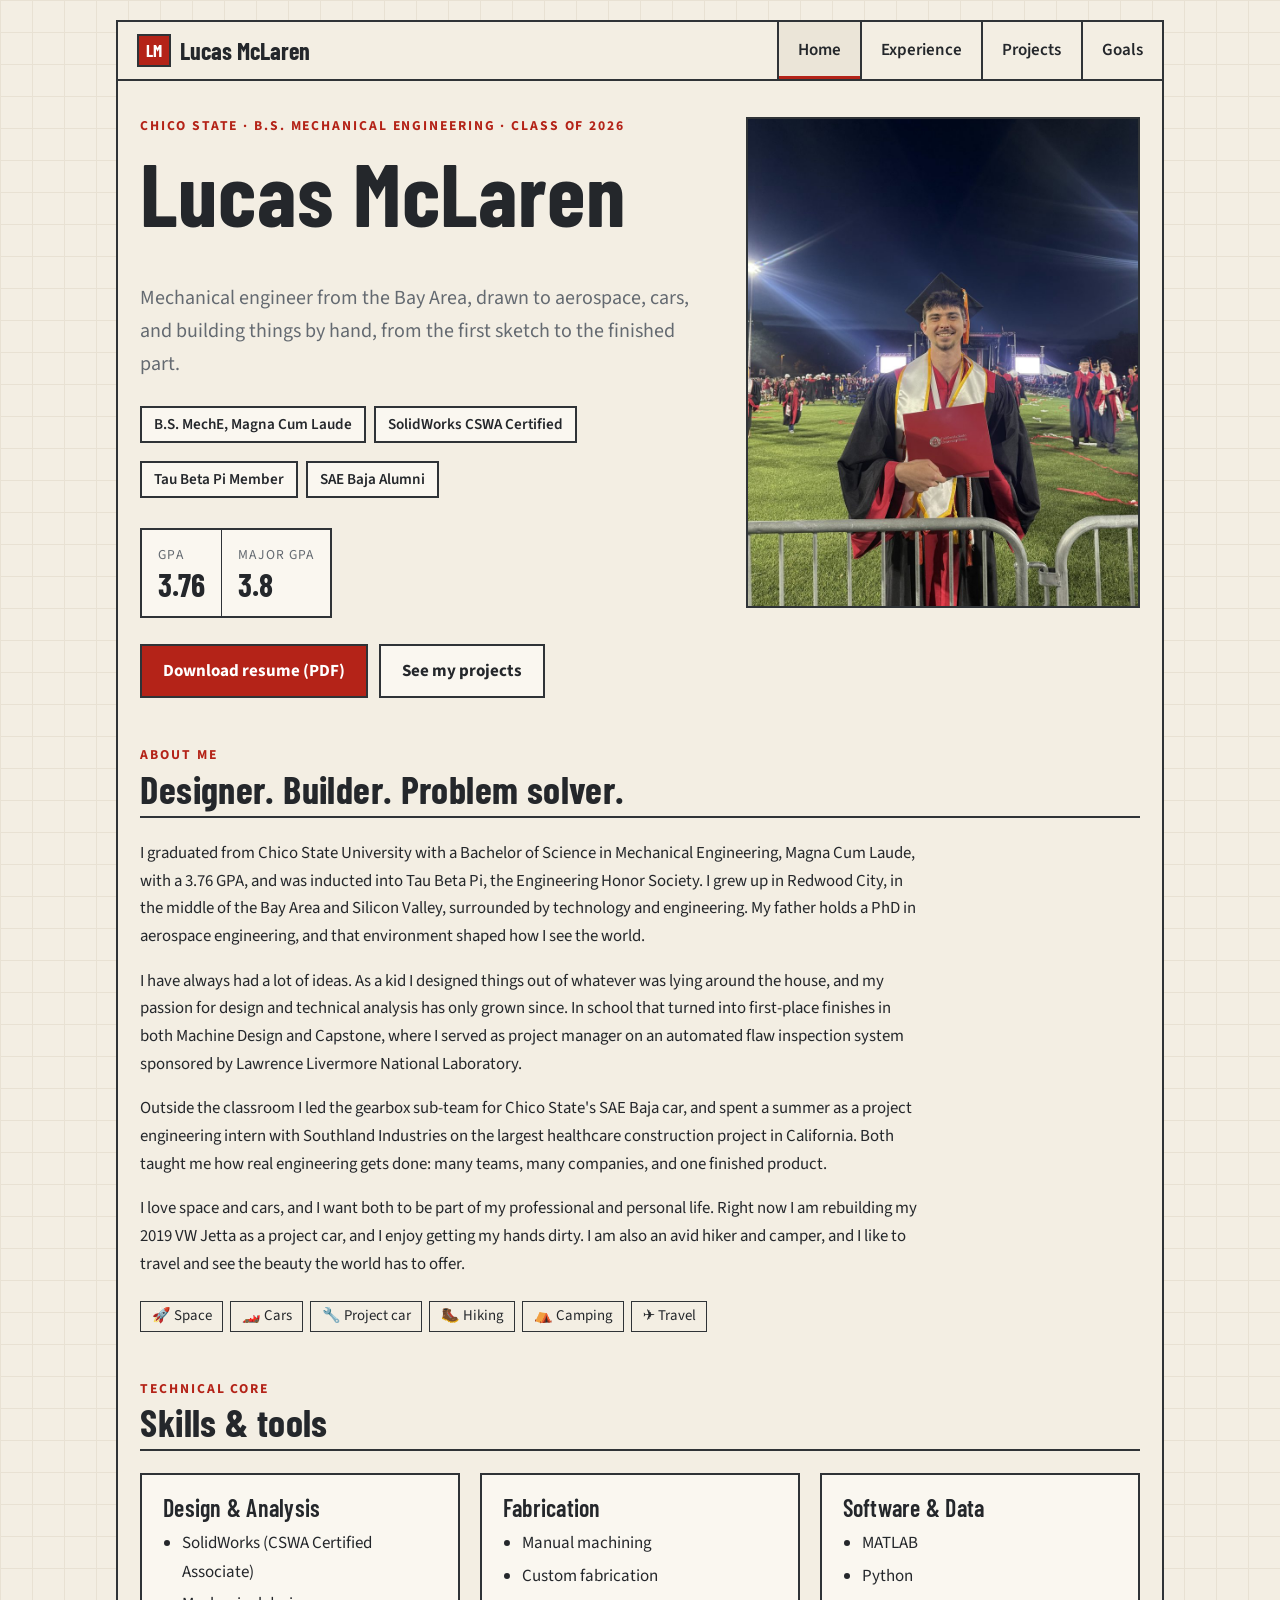
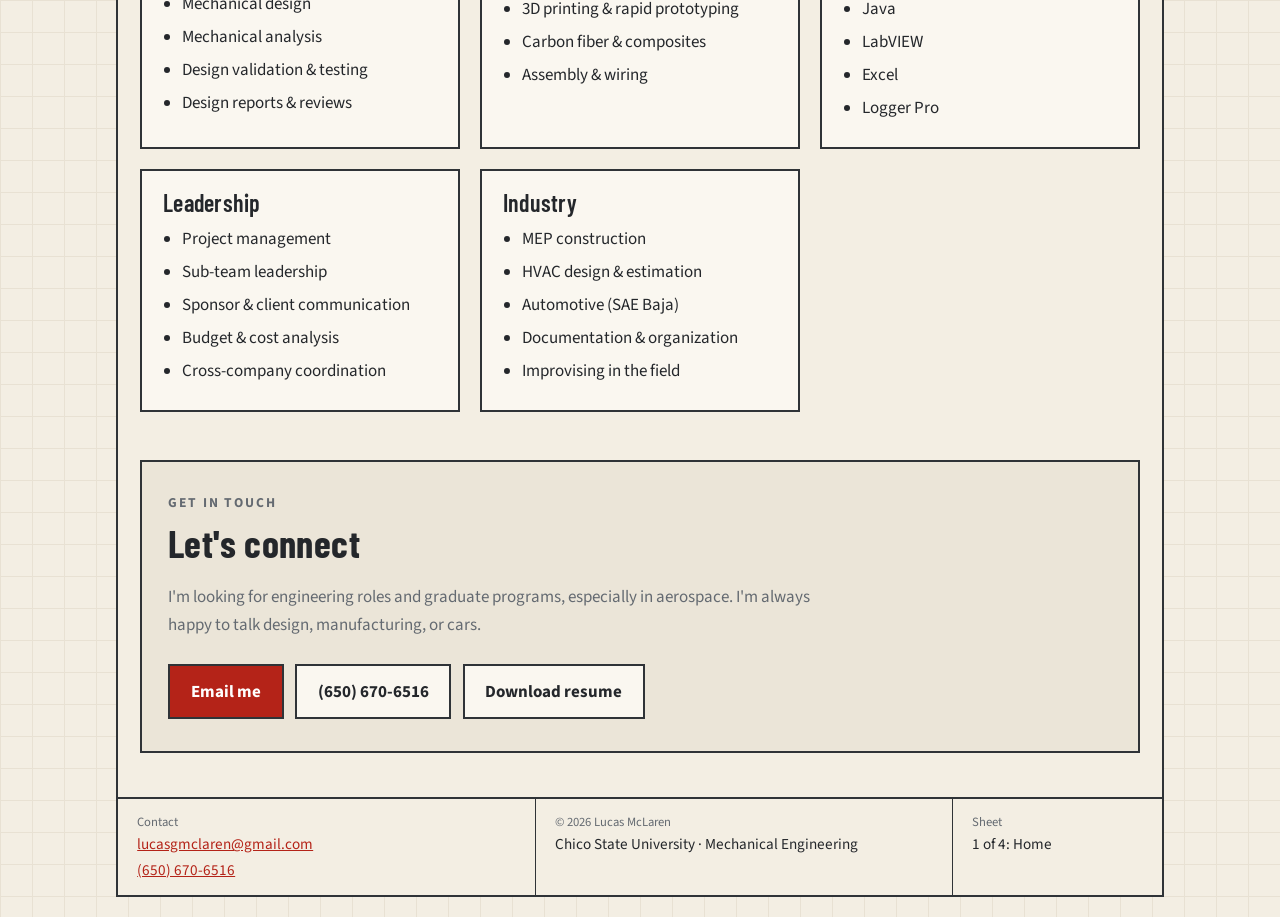
==== commit dc75c154: "Update fabrication and software skill bullets Co-Authored-By: Claude Opus 5.5 <noreply@anthropic.com" ====
--- a/index.html
+++ b/index.html
@@ -61,9 +61,9 @@
     <div class="card"><h3>Design &amp; Analysis</h3><ul>
       <li>SolidWorks (CSWA Certified Associate)</li><li>Mechanical design</li><li>Mechanical analysis</li><li>Design validation &amp; testing</li><li>Design reports &amp; reviews</li></ul></div>
     <div class="card"><h3>Fabrication</h3><ul>
-      <li>Manual machining</li><li>Custom fabrication</li><li>3D printed carbon fiber</li><li>Composites</li><li>Assembly &amp; wiring</li></ul></div>
+      <li>Manual machining</li><li>Custom fabrication</li><li>3D printing &amp; rapid prototyping</li><li>Carbon fiber &amp; composites</li><li>Assembly &amp; wiring</li></ul></div>
     <div class="card"><h3>Software &amp; Data</h3><ul>
-      <li>MATLAB</li><li>Python</li><li>Java</li><li>LabVIEW</li><li>Logger Pro, Excel</li></ul></div>
+      <li>MATLAB</li><li>Python</li><li>Java</li><li>LabVIEW</li><li>Excel</li><li>Logger Pro</li></ul></div>
     <div class="card"><h3>Leadership</h3><ul>
       <li>Project management</li><li>Sub-team leadership</li><li>Sponsor &amp; client communication</li><li>Budget &amp; cost analysis</li><li>Cross-company coordination</li></ul></div>
     <div class="card"><h3>Industry</h3><ul>
